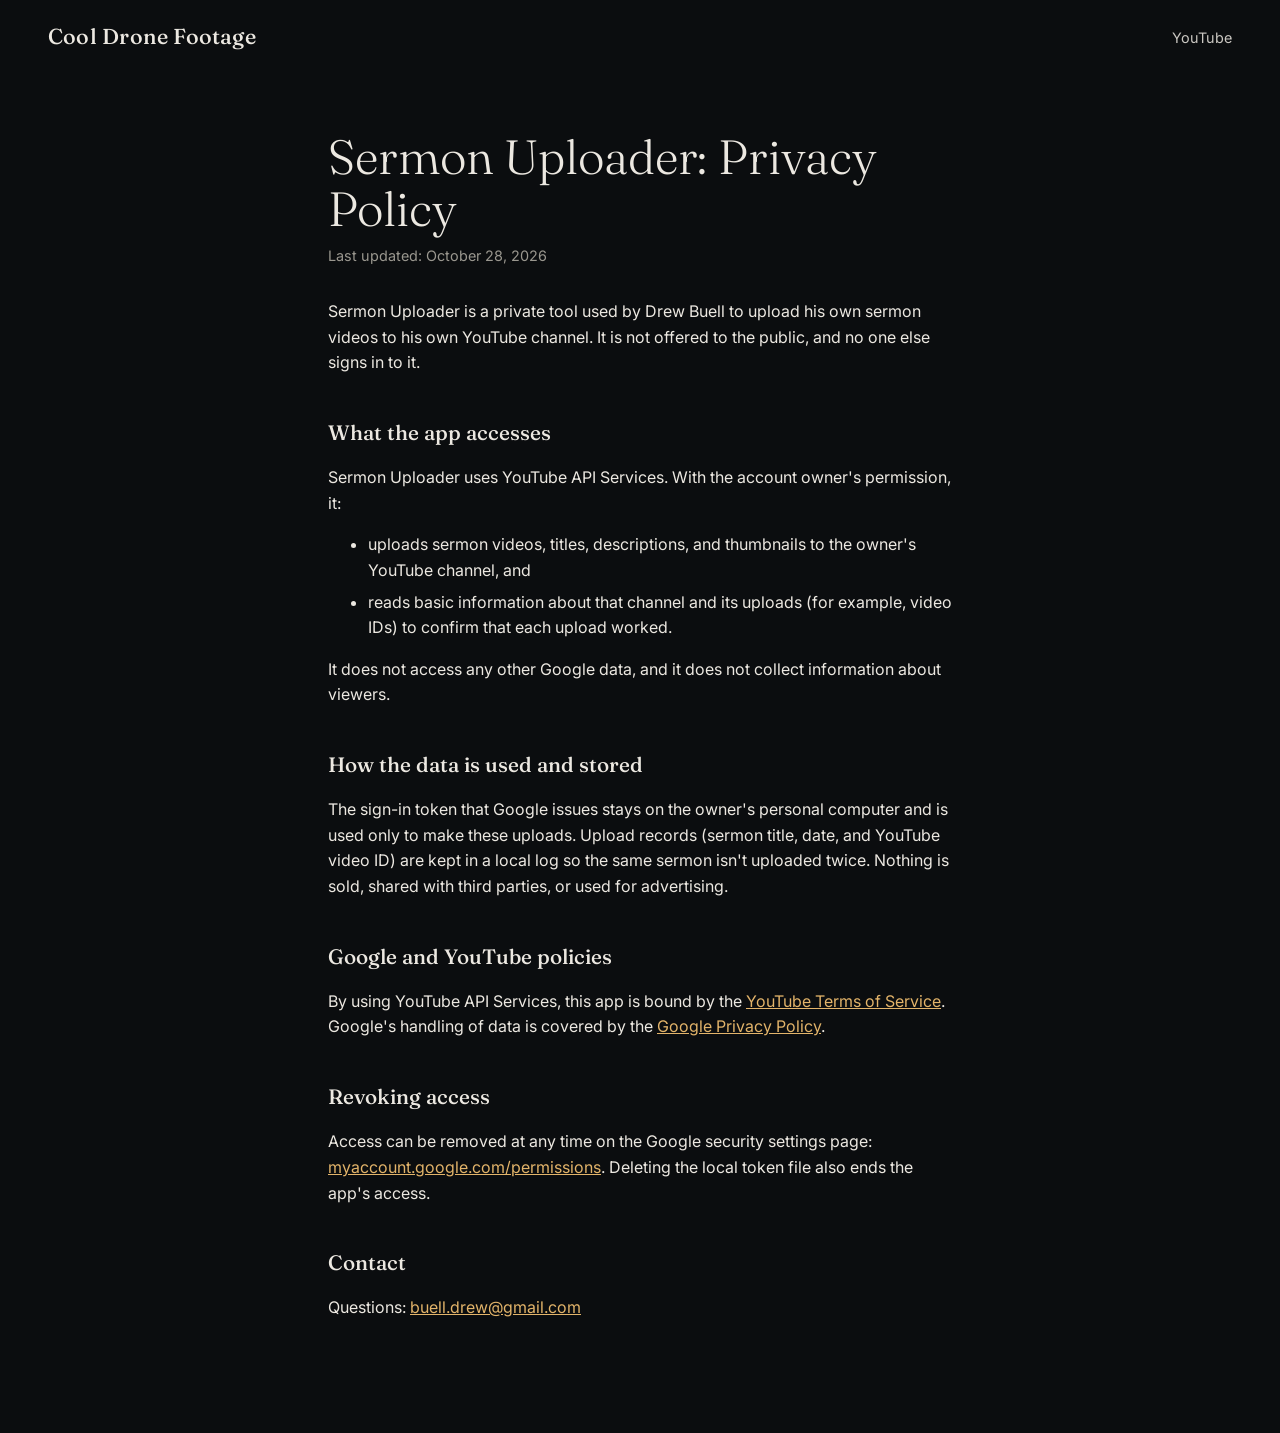
==== privacy.html @ 9b1297e3 "Add privacy policy for Sermon Uploader Co-Authored-By: Claude Opus 5.5 <noreply@anthropic.com>" ====
<!doctype html>
<html lang="en">
<head>
  <meta charset="utf-8">
  <meta name="viewport" content="width=device-width, initial-scale=1">
  <title>Privacy Policy | Drew Buell</title>
  <meta name="description" content="Privacy policy for Sermon Uploader, Drew Buell's private tool for uploading sermons to his YouTube channel.">
  <meta name="robots" content="noindex">
  <link rel="preconnect" href="https://fonts.googleapis.com">
  <link rel="preconnect" href="https://fonts.gstatic.com" crossorigin>
  <link href="https://fonts.googleapis.com/css2?family=Fraunces:opsz,wght@9..144,300;9..144,500&family=Inter:wght@400;500;600&display=swap" rel="stylesheet">
  <link rel="stylesheet" href="styles.css">
  <style>
    .policy { max-width: 720px; margin: 0 auto; padding: 24px var(--gutter) 96px; }
    .policy h1 { font-family: var(--serif); font-weight: 300; font-size: clamp(2rem, 5vw, 3rem); line-height: 1.1; margin: 32px 0 8px; }
    .policy h2 { font-family: var(--serif); font-weight: 500; font-size: 1.3rem; margin: 40px 0 8px; }
    .policy .updated { color: var(--muted); font-size: .9rem; margin: 0 0 32px; }
    .policy a { color: var(--accent); }
    .policy li { margin-bottom: 6px; }
  </style>
</head>
<body>

  <nav class="topnav">
    <a class="brand" href="./">Cool Drone Footage</a>
    <div class="navlinks">
      <a href="https://www.youtube.com/@DrewBuell" target="_blank" rel="noopener">YouTube</a>
    </div>
  </nav>

  <main class="policy">
    <h1>Sermon Uploader: Privacy Policy</h1>
    <p class="updated">Last updated: October 28, 2026</p>

    <p>Sermon Uploader is a private tool used by Drew Buell to upload his own sermon videos to his own YouTube channel. It is not offered to the public, and no one else signs in to it.</p>

    <h2>What the app accesses</h2>
    <p>Sermon Uploader uses YouTube API Services. With the account owner's permission, it:</p>
    <ul>
      <li>uploads sermon videos, titles, descriptions, and thumbnails to the owner's YouTube channel, and</li>
      <li>reads basic information about that channel and its uploads (for example, video IDs) to confirm that each upload worked.</li>
    </ul>
    <p>It does not access any other Google data, and it does not collect information about viewers.</p>

    <h2>How the data is used and stored</h2>
    <p>The sign-in token that Google issues stays on the owner's personal computer and is used only to make these uploads. Upload records (sermon title, date, and YouTube video ID) are kept in a local log so the same sermon isn't uploaded twice. Nothing is sold, shared with third parties, or used for advertising.</p>

    <h2>Google and YouTube policies</h2>
    <p>By using YouTube API Services, this app is bound by the <a href="https://www.youtube.com/t/terms">YouTube Terms of Service</a>. Google's handling of data is covered by the <a href="https://policies.google.com/privacy">Google Privacy Policy</a>.</p>

    <h2>Revoking access</h2>
    <p>Access can be removed at any time on the Google security settings page: <a href="https://myaccount.google.com/permissions">myaccount.google.com/permissions</a>. Deleting the local token file also ends the app's access.</p>

    <h2>Contact</h2>
    <p>Questions: <a href="mailto:buell.drew@gmail.com">buell.drew@gmail.com</a></p>
  </main>

</body>
</html>
---- styles.css ----
:root {
  --bg: #0b0d0f;
  --panel: #14171a;
  --line: #262a2f;
  --text: #ece8e1;
  --muted: #9a978f;
  --accent: #e3b46a;
  --serif: "Fraunces", Georgia, serif;
  --sans: "Inter", system-ui, sans-serif;
  --gutter: clamp(16px, 4vw, 48px);
}

* { box-sizing: border-box; }
html { scroll-behavior: smooth; }
body {
  margin: 0;
  background: var(--bg);
  color: var(--text);
  font: 16px/1.6 var(--sans);
  -webkit-font-smoothing: antialiased;
}
a { color: inherit; }
button { font: inherit; color: inherit; }

/* Hero */
.hero {
  position: relative;
  min-height: 100svh;
  display: flex;
  flex-direction: column;
  justify-content: space-between;
  overflow: hidden;
}
.hero-video {
  position: absolute; inset: 0;
  width: 100%; height: 100%;
  object-fit: cover;
}
.hero-shade {
  position: absolute; inset: 0;
  background:
    linear-gradient(to bottom, rgba(0,0,0,.45), transparent 30%),
    linear-gradient(to top, var(--bg) 2%, rgba(11,13,15,.55) 35%, transparent 70%);
}
.topnav {
  position: relative;
  display: flex; justify-content: space-between; align-items: center;
  padding: 20px var(--gutter);
}
.brand {
  font-family: var(--serif); font-size: 1.35rem; font-weight: 500;
  text-decoration: none; letter-spacing: .01em;
}
.navlinks { display: flex; gap: clamp(14px, 3vw, 32px); }
.navlinks a { text-decoration: none; font-size: .9rem; opacity: .85; }
.navlinks a:hover { opacity: 1; }
.hero-text {
  position: relative;
  padding: 0 var(--gutter) clamp(48px, 10vh, 110px);
  max-width: 760px;
}
.eyebrow {
  text-transform: uppercase; letter-spacing: .18em;
  font-size: .75rem; color: var(--accent); margin: 0 0 12px;
}
h1 {
  font-family: var(--serif); font-weight: 300;
  font-size: clamp(2.6rem, 7vw, 5.2rem); line-height: 1.02;
  margin: 0 0 18px;
}
.lede { font-size: clamp(1rem, 1.6vw, 1.15rem); color: #d6d2ca; max-width: 520px; margin: 0 0 28px; }
.button {
  display: inline-block; padding: 12px 22px;
  border: 1px solid rgba(255,255,255,.5); border-radius: 999px;
  text-decoration: none; font-weight: 500; font-size: .95rem;
  backdrop-filter: blur(6px); background: rgba(0,0,0,.2);
  transition: background .2s, border-color .2s;
}
.button:hover { background: rgba(255,255,255,.12); border-color: #fff; }

/* Sections */
.section { padding: clamp(56px, 9vw, 110px) var(--gutter) 0; max-width: 1500px; margin: 0 auto; }
.section-head { margin-bottom: 28px; }
h2 { font-family: var(--serif); font-weight: 400; font-size: clamp(1.8rem, 3.5vw, 2.6rem); margin: 0 0 6px; }
.section-head p { color: var(--muted); margin: 0; }

/* Films */
.films { display: grid; grid-template-columns: repeat(auto-fill, minmax(min(100%, 420px), 1fr)); gap: 28px; }
.film { margin: 0; }
.film-frame {
  position: relative; aspect-ratio: 16 / 9;
  background: var(--panel); border-radius: 6px; overflow: hidden;
}
.film-frame img, .film-frame iframe {
  position: absolute; inset: 0; width: 100%; height: 100%; border: 0; object-fit: cover;
}
.film-play {
  position: absolute; inset: 0; width: 100%;
  border: 0; padding: 0; cursor: pointer; background: transparent;
}
.film-play img { transition: transform .6s ease, filter .3s; filter: brightness(.82); }
.film-play:hover img { transform: scale(1.03); filter: brightness(1); }
.film-play .play-icon {
  position: absolute; left: 50%; top: 50%; transform: translate(-50%, -50%);
  width: 68px; height: 68px; border-radius: 50%;
  background: rgba(0,0,0,.45); border: 1px solid rgba(255,255,255,.6);
  backdrop-filter: blur(4px);
}
.film-play .play-icon::after {
  content: ""; position: absolute; left: 27px; top: 21px;
  border-style: solid; border-width: 13px 0 13px 21px;
  border-color: transparent transparent transparent #fff;
}
.film figcaption { padding: 12px 2px 0; }
.film-title { font-family: var(--serif); font-size: 1.25rem; }
.film-note { color: var(--muted); font-size: .9rem; }

/* Gallery */
.filters { display: flex; flex-wrap: wrap; gap: 8px; margin-bottom: 22px; }
.chip {
  padding: 7px 14px; border-radius: 999px; cursor: pointer;
  border: 1px solid var(--line); background: transparent; font-size: .88rem; color: var(--muted);
}
.chip:hover { color: var(--text); border-color: #444; }
.chip.is-active { background: var(--text); color: var(--bg); border-color: var(--text); }
.grid { display: grid; grid-template-columns: repeat(auto-fill, minmax(min(100%, 300px), 1fr)); gap: 10px; }
.tile {
  position: relative; aspect-ratio: 16 / 9; overflow: hidden;
  border: 0; padding: 0; border-radius: 4px; cursor: zoom-in; background: var(--panel);
}
.tile video { width: 100%; height: 100%; object-fit: cover; display: block; transition: transform .8s ease; }
.tile:hover video { transform: scale(1.04); }
.tile-label {
  position: absolute; left: 0; right: 0; bottom: 0;
  padding: 26px 12px 9px; text-align: left; font-size: .85rem; font-weight: 500;
  background: linear-gradient(transparent, rgba(0,0,0,.7));
  opacity: 0; transform: translateY(4px); transition: opacity .25s, transform .25s;
}
.tile:hover .tile-label, .tile:focus-visible .tile-label { opacity: 1; transform: none; }
@media (hover: none) { .tile-label { opacity: 1; transform: none; } }
.tile[hidden] { display: none; }

/* Footer */
.footer {
  margin-top: clamp(64px, 10vw, 120px); padding: 32px var(--gutter) 48px;
  border-top: 1px solid var(--line); color: var(--muted); font-size: .9rem;
  display: flex; flex-wrap: wrap; gap: 8px 32px; justify-content: space-between;
}
.footer p { margin: 0; }

/* Full-size viewer */
.viewer {
  position: fixed; inset: 0; z-index: 10;
  background: rgba(5,6,7,.96);
  display: grid; grid-template-columns: 64px 1fr 64px; align-items: center;
}
.viewer[hidden] { display: none; }
.viewer-body { margin: 0; display: flex; flex-direction: column; align-items: center; min-width: 0; }
.viewer video { width: 100%; max-height: calc(100svh - 120px); background: #000; border-radius: 4px; }
.viewer figcaption {
  width: 100%; display: flex; justify-content: space-between; gap: 16px; flex-wrap: wrap;
  padding: 12px 2px 0; font-size: .95rem;
}
#viewer-title { font-family: var(--serif); font-size: 1.15rem; }
#viewer-film { color: var(--accent); text-decoration: none; }
#viewer-film:hover { text-decoration: underline; }
.viewer-close, .viewer-nav { background: none; border: 0; cursor: pointer; opacity: .7; }
.viewer-close:hover, .viewer-nav:hover { opacity: 1; }
.viewer-close { position: absolute; top: 10px; right: 16px; font-size: 2.2rem; line-height: 1; }
.viewer-nav { font-size: 3rem; height: 100%; }
@media (max-width: 640px) {
  .viewer { grid-template-columns: 1fr; padding: 0 12px; }
  .viewer-nav { position: absolute; bottom: 12px; height: auto; font-size: 2.4rem; }
  .viewer-nav.prev { left: 16px; }
  .viewer-nav.next { right: 16px; }
}

@media (prefers-reduced-motion: reduce) {
  html { scroll-behavior: auto; }
  .tile video, .film-play img { transition: none; }
}
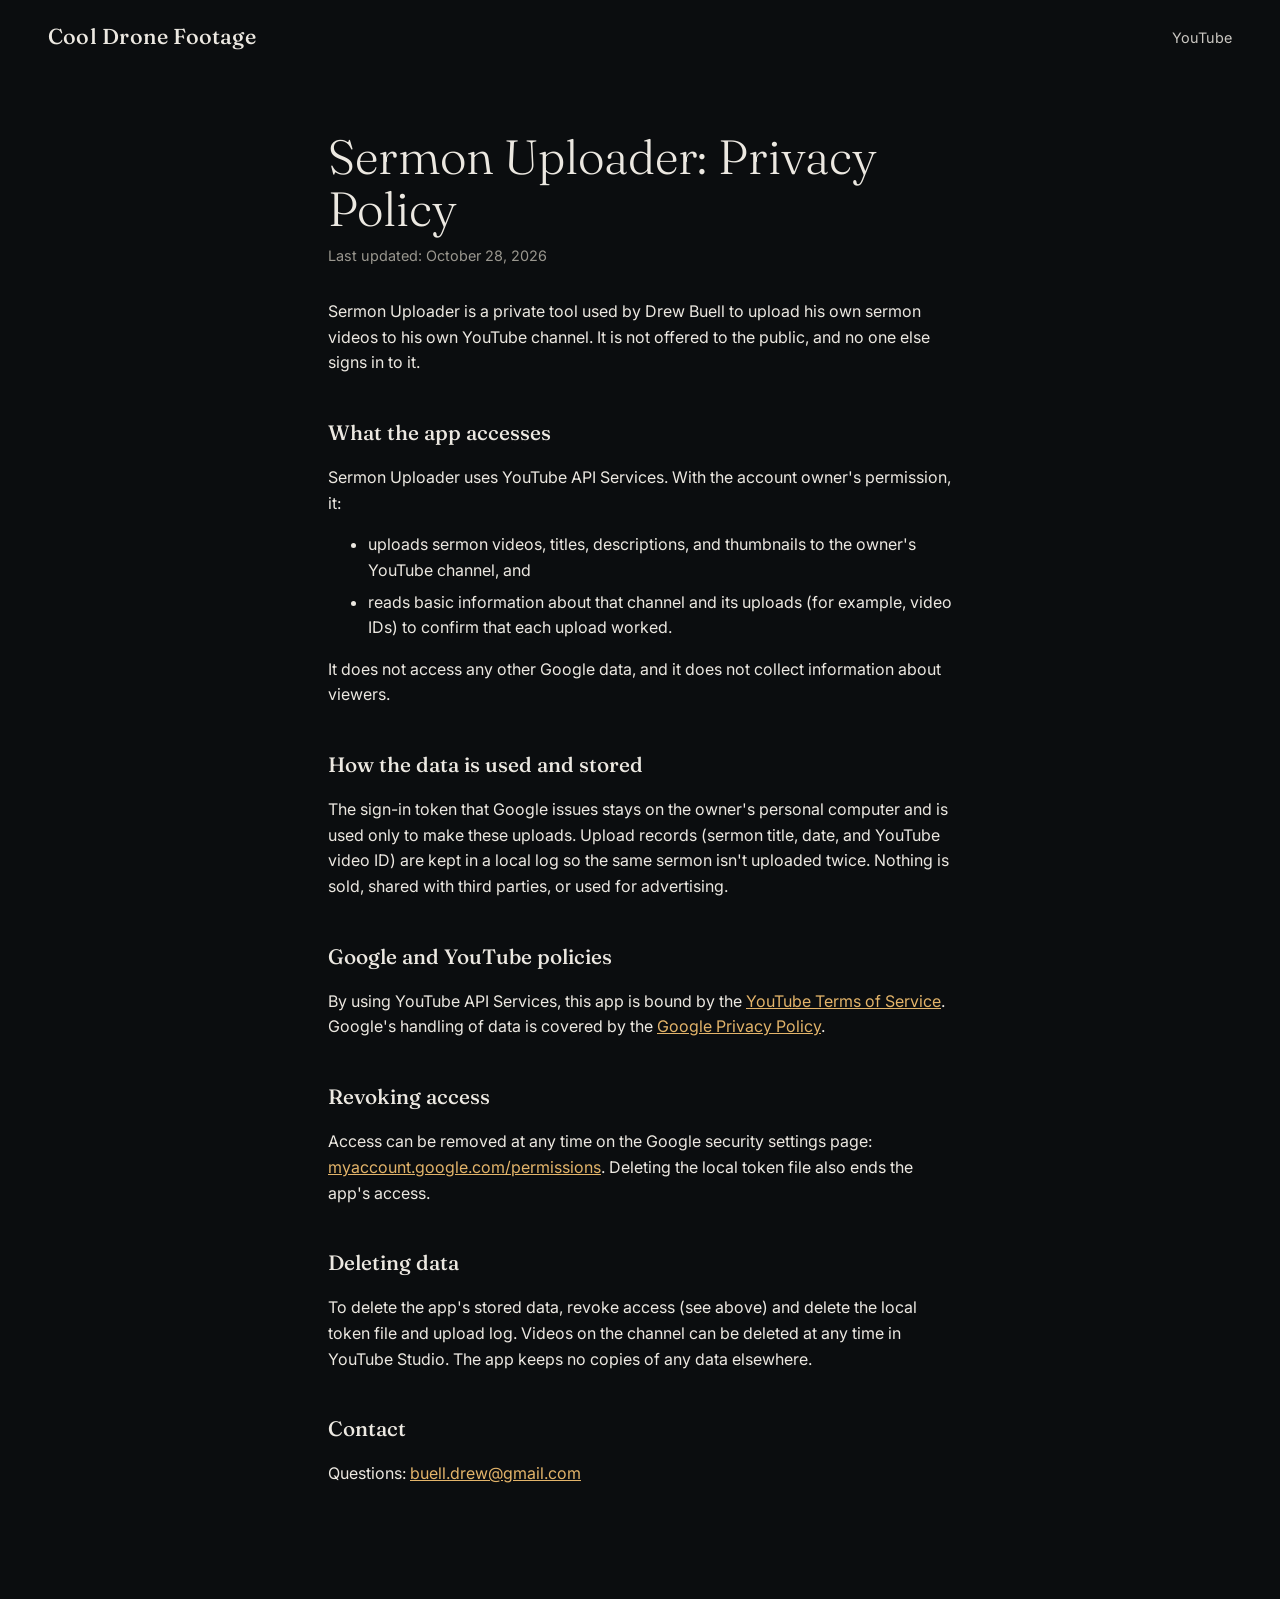
==== commit 783cb293: "Add terms page and footer links to privacy and terms Co-Authored-By: Claude Opus 5.5 <noreply@anthro" ====
--- a/privacy.html
+++ b/privacy.html
@@ -51,6 +51,9 @@
     <h2>Revoking access</h2>
     <p>Access can be removed at any time on the Google security settings page: <a href="https://myaccount.google.com/permissions">myaccount.google.com/permissions</a>. Deleting the local token file also ends the app's access.</p>
 
+    <h2>Deleting data</h2>
+    <p>To delete the app's stored data, revoke access (see above) and delete the local token file and upload log. Videos on the channel can be deleted at any time in YouTube Studio. The app keeps no copies of any data elsewhere.</p>
+
     <h2>Contact</h2>
     <p>Questions: <a href="mailto:buell.drew@gmail.com">buell.drew@gmail.com</a></p>
   </main>
--- a/styles.css
+++ b/styles.css
@@ -147,6 +147,7 @@
   display: flex; flex-wrap: wrap; gap: 8px 32px; justify-content: space-between;
 }
 .footer p { margin: 0; }
+.footer .legal { flex-basis: 100%; font-size: .8rem; }
 
 /* Full-size viewer */
 .viewer {
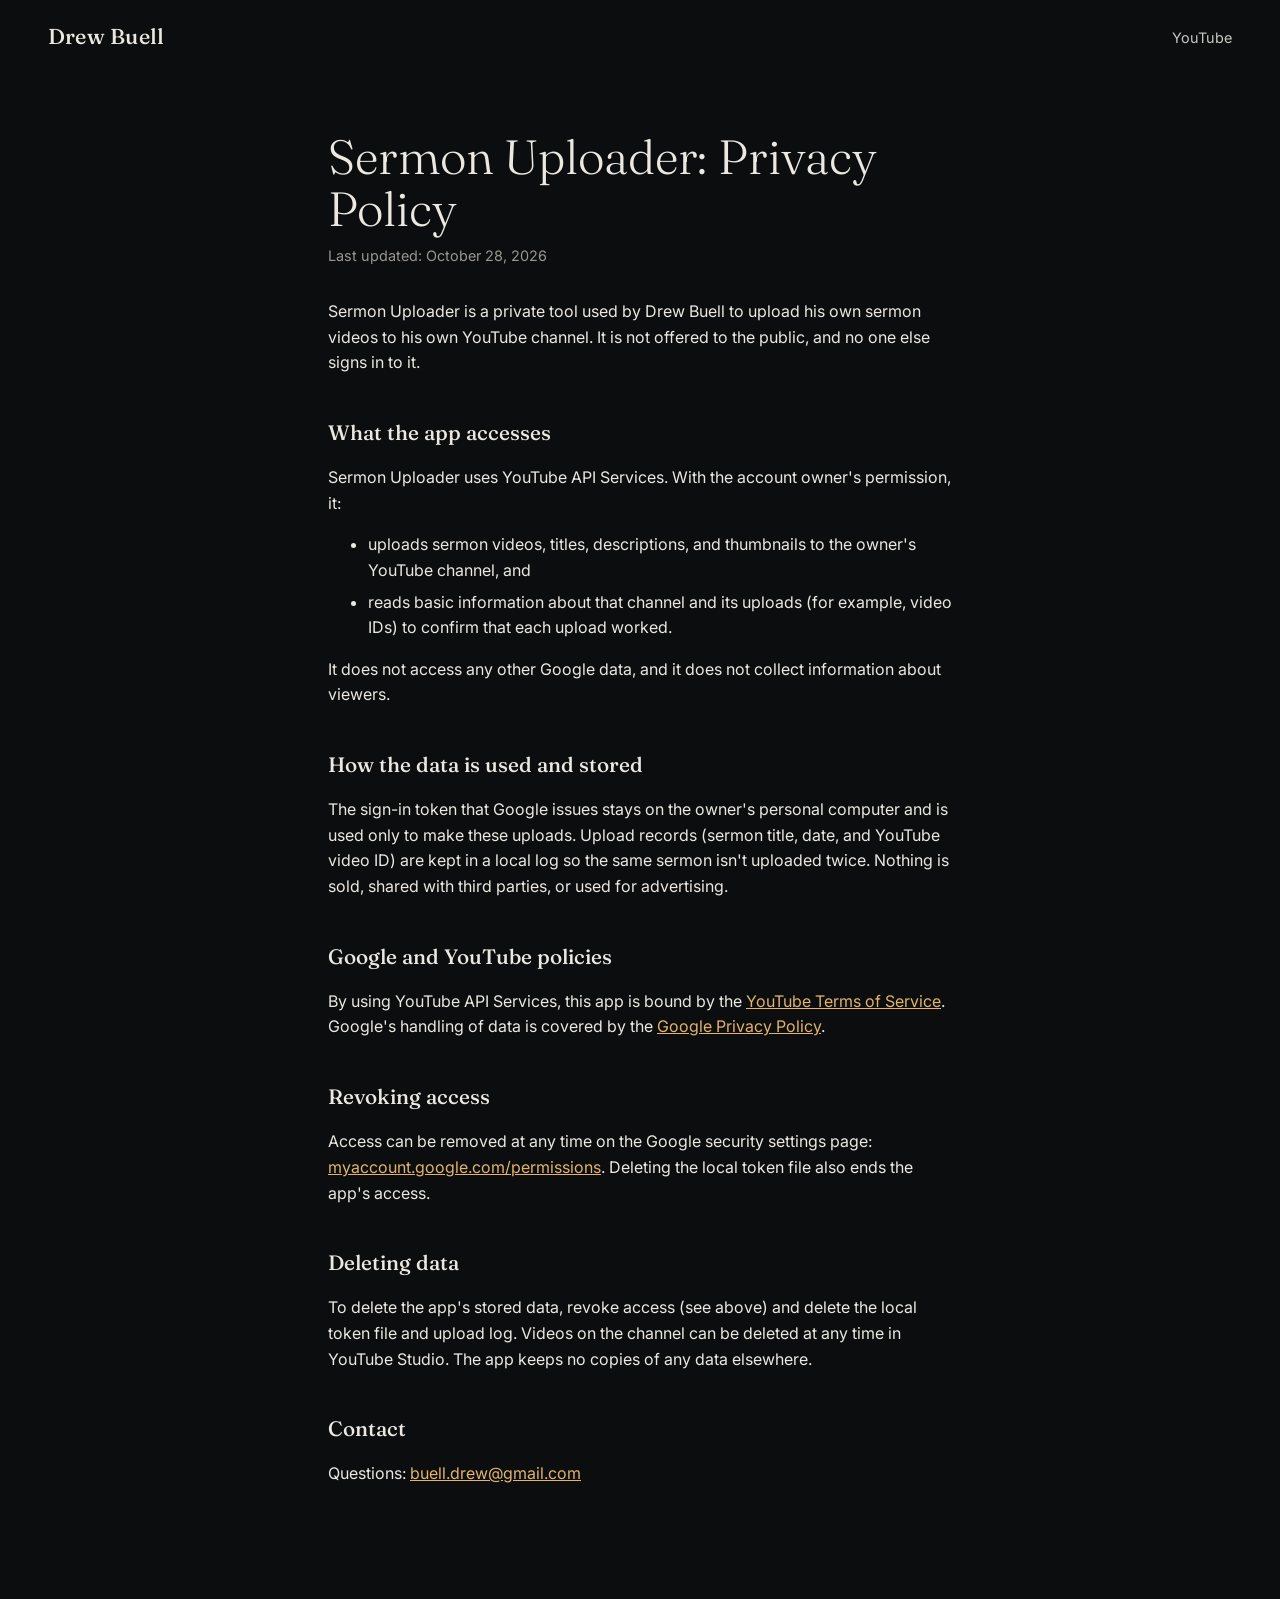
==== commit 202bff91: "Make drewbuell.com an author site and move the drone footage to /drone The homepage is now Drew's au" ====
--- a/privacy.html
+++ b/privacy.html
@@ -9,7 +9,7 @@
   <link rel="preconnect" href="https://fonts.googleapis.com">
   <link rel="preconnect" href="https://fonts.gstatic.com" crossorigin>
   <link href="https://fonts.googleapis.com/css2?family=Fraunces:opsz,wght@9..144,300;9..144,500&family=Inter:wght@400;500;600&display=swap" rel="stylesheet">
-  <link rel="stylesheet" href="styles.css">
+  <link rel="stylesheet" href="drone/styles.css">
   <style>
     .policy { max-width: 720px; margin: 0 auto; padding: 24px var(--gutter) 96px; }
     .policy h1 { font-family: var(--serif); font-weight: 300; font-size: clamp(2rem, 5vw, 3rem); line-height: 1.1; margin: 32px 0 8px; }
@@ -22,7 +22,7 @@
 <body>
 
   <nav class="topnav">
-    <a class="brand" href="./">Cool Drone Footage</a>
+    <a class="brand" href="./">Drew Buell</a>
     <div class="navlinks">
       <a href="https://www.youtube.com/@DrewBuell" target="_blank" rel="noopener">YouTube</a>
     </div>
--- a/drone/styles.css
+++ b/drone/styles.css
@@ -0,0 +1,182 @@
+:root {
+  --bg: #0b0d0f;
+  --panel: #14171a;
+  --line: #262a2f;
+  --text: #ece8e1;
+  --muted: #9a978f;
+  --accent: #e3b46a;
+  --serif: "Fraunces", Georgia, serif;
+  --sans: "Inter", system-ui, sans-serif;
+  --gutter: clamp(16px, 4vw, 48px);
+}
+
+* { box-sizing: border-box; }
+html { scroll-behavior: smooth; }
+body {
+  margin: 0;
+  background: var(--bg);
+  color: var(--text);
+  font: 16px/1.6 var(--sans);
+  -webkit-font-smoothing: antialiased;
+}
+a { color: inherit; }
+button { font: inherit; color: inherit; }
+
+/* Hero */
+.hero {
+  position: relative;
+  min-height: 100svh;
+  display: flex;
+  flex-direction: column;
+  justify-content: space-between;
+  overflow: hidden;
+}
+.hero-video {
+  position: absolute; inset: 0;
+  width: 100%; height: 100%;
+  object-fit: cover;
+}
+.hero-shade {
+  position: absolute; inset: 0;
+  background:
+    linear-gradient(to bottom, rgba(0,0,0,.45), transparent 30%),
+    linear-gradient(to top, var(--bg) 2%, rgba(11,13,15,.55) 35%, transparent 70%);
+}
+.topnav {
+  position: relative;
+  display: flex; justify-content: space-between; align-items: center;
+  padding: 20px var(--gutter);
+}
+.brand {
+  font-family: var(--serif); font-size: 1.35rem; font-weight: 500;
+  text-decoration: none; letter-spacing: .01em;
+}
+.navlinks { display: flex; gap: clamp(14px, 3vw, 32px); }
+.navlinks a { text-decoration: none; font-size: .9rem; opacity: .85; }
+.navlinks a:hover { opacity: 1; }
+.hero-text {
+  position: relative;
+  padding: 0 var(--gutter) clamp(48px, 10vh, 110px);
+  max-width: 760px;
+}
+.eyebrow {
+  text-transform: uppercase; letter-spacing: .18em;
+  font-size: .75rem; color: var(--accent); margin: 0 0 12px;
+}
+h1 {
+  font-family: var(--serif); font-weight: 300;
+  font-size: clamp(2.6rem, 7vw, 5.2rem); line-height: 1.02;
+  margin: 0 0 18px;
+}
+.lede { font-size: clamp(1rem, 1.6vw, 1.15rem); color: #d6d2ca; max-width: 520px; margin: 0 0 28px; }
+.button {
+  display: inline-block; padding: 12px 22px;
+  border: 1px solid rgba(255,255,255,.5); border-radius: 999px;
+  text-decoration: none; font-weight: 500; font-size: .95rem;
+  backdrop-filter: blur(6px); background: rgba(0,0,0,.2);
+  transition: background .2s, border-color .2s;
+}
+.button:hover { background: rgba(255,255,255,.12); border-color: #fff; }
+
+/* Sections */
+.section { padding: clamp(56px, 9vw, 110px) var(--gutter) 0; max-width: 1500px; margin: 0 auto; }
+.section-head { margin-bottom: 28px; }
+h2 { font-family: var(--serif); font-weight: 400; font-size: clamp(1.8rem, 3.5vw, 2.6rem); margin: 0 0 6px; }
+.section-head p { color: var(--muted); margin: 0; }
+
+/* Films */
+.films { display: grid; grid-template-columns: repeat(auto-fill, minmax(min(100%, 420px), 1fr)); gap: 28px; }
+.film { margin: 0; }
+.film-frame {
+  position: relative; aspect-ratio: 16 / 9;
+  background: var(--panel); border-radius: 6px; overflow: hidden;
+}
+.film-frame img, .film-frame iframe {
+  position: absolute; inset: 0; width: 100%; height: 100%; border: 0; object-fit: cover;
+}
+.film-play {
+  position: absolute; inset: 0; width: 100%;
+  border: 0; padding: 0; cursor: pointer; background: transparent;
+}
+.film-play img { transition: transform .6s ease, filter .3s; filter: brightness(.82); }
+.film-play:hover img { transform: scale(1.03); filter: brightness(1); }
+.film-play .play-icon {
+  position: absolute; left: 50%; top: 50%; transform: translate(-50%, -50%);
+  width: 68px; height: 68px; border-radius: 50%;
+  background: rgba(0,0,0,.45); border: 1px solid rgba(255,255,255,.6);
+  backdrop-filter: blur(4px);
+}
+.film-play .play-icon::after {
+  content: ""; position: absolute; left: 27px; top: 21px;
+  border-style: solid; border-width: 13px 0 13px 21px;
+  border-color: transparent transparent transparent #fff;
+}
+.film figcaption { padding: 12px 2px 0; }
+.film-title { font-family: var(--serif); font-size: 1.25rem; }
+.film-note { color: var(--muted); font-size: .9rem; }
+
+/* Gallery */
+.filters { display: flex; flex-wrap: wrap; gap: 8px; margin-bottom: 22px; }
+.chip {
+  padding: 7px 14px; border-radius: 999px; cursor: pointer;
+  border: 1px solid var(--line); background: transparent; font-size: .88rem; color: var(--muted);
+}
+.chip:hover { color: var(--text); border-color: #444; }
+.chip.is-active { background: var(--text); color: var(--bg); border-color: var(--text); }
+.grid { display: grid; grid-template-columns: repeat(auto-fill, minmax(min(100%, 300px), 1fr)); gap: 10px; }
+.tile {
+  position: relative; aspect-ratio: 16 / 9; overflow: hidden;
+  border: 0; padding: 0; border-radius: 4px; cursor: zoom-in; background: var(--panel);
+}
+.tile video { width: 100%; height: 100%; object-fit: cover; display: block; transition: transform .8s ease; }
+.tile:hover video { transform: scale(1.04); }
+.tile-label {
+  position: absolute; left: 0; right: 0; bottom: 0;
+  padding: 26px 12px 9px; text-align: left; font-size: .85rem; font-weight: 500;
+  background: linear-gradient(transparent, rgba(0,0,0,.7));
+  opacity: 0; transform: translateY(4px); transition: opacity .25s, transform .25s;
+}
+.tile:hover .tile-label, .tile:focus-visible .tile-label { opacity: 1; transform: none; }
+@media (hover: none) { .tile-label { opacity: 1; transform: none; } }
+.tile[hidden] { display: none; }
+
+/* Footer */
+.footer {
+  margin-top: clamp(64px, 10vw, 120px); padding: 32px var(--gutter) 48px;
+  border-top: 1px solid var(--line); color: var(--muted); font-size: .9rem;
+  display: flex; flex-wrap: wrap; gap: 8px 32px; justify-content: space-between;
+}
+.footer p { margin: 0; }
+.footer .legal { flex-basis: 100%; font-size: .8rem; }
+
+/* Full-size viewer */
+.viewer {
+  position: fixed; inset: 0; z-index: 10;
+  background: rgba(5,6,7,.96);
+  display: grid; grid-template-columns: 64px 1fr 64px; align-items: center;
+}
+.viewer[hidden] { display: none; }
+.viewer-body { margin: 0; display: flex; flex-direction: column; align-items: center; min-width: 0; }
+.viewer video { width: 100%; max-height: calc(100svh - 120px); background: #000; border-radius: 4px; }
+.viewer figcaption {
+  width: 100%; display: flex; justify-content: space-between; gap: 16px; flex-wrap: wrap;
+  padding: 12px 2px 0; font-size: .95rem;
+}
+#viewer-title { font-family: var(--serif); font-size: 1.15rem; }
+#viewer-film { color: var(--accent); text-decoration: none; }
+#viewer-film:hover { text-decoration: underline; }
+.viewer-close, .viewer-nav { background: none; border: 0; cursor: pointer; opacity: .7; }
+.viewer-close:hover, .viewer-nav:hover { opacity: 1; }
+.viewer-close { position: absolute; top: 10px; right: 16px; font-size: 2.2rem; line-height: 1; }
+.viewer-nav { font-size: 3rem; height: 100%; }
+@media (max-width: 640px) {
+  .viewer { grid-template-columns: 1fr; padding: 0 12px; }
+  .viewer-nav { position: absolute; bottom: 12px; height: auto; font-size: 2.4rem; }
+  .viewer-nav.prev { left: 16px; }
+  .viewer-nav.next { right: 16px; }
+}
+
+@media (prefers-reduced-motion: reduce) {
+  html { scroll-behavior: auto; }
+  .tile video, .film-play img { transition: none; }
+}
